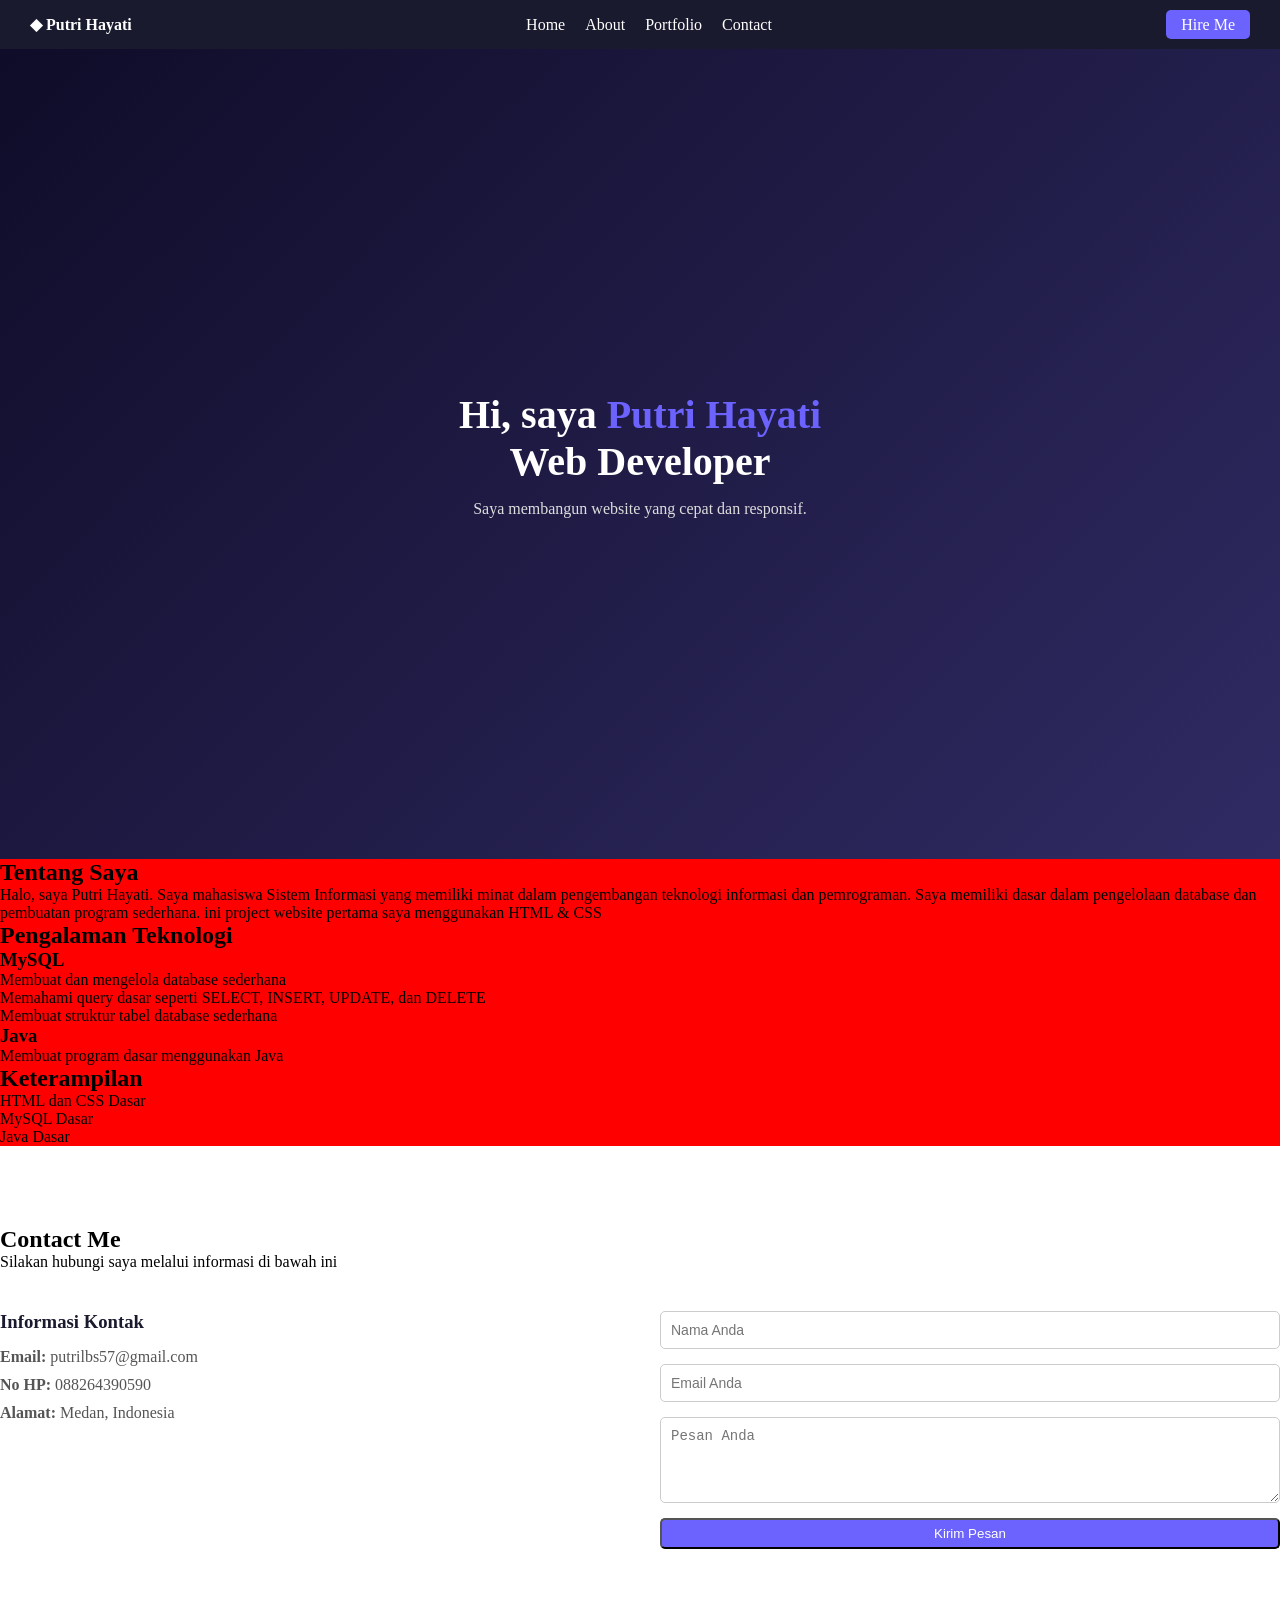
==== index.html @ 64b2683c "Add files via upload" ====
<!DOCTYPE html>
<html lang="id">
<head>
  <meta charset="UTF-8">
  <meta name="viewport" content="width=device-width, initial-scale=1.0">
  <title>Portfolio - Putri Hayati</title>
  <link rel="stylesheet" href="style.css">
</head>
<body>

  <nav class="navbar">
    <div class="navbar__logo">
      <span class="logo-icon">&#9670;</span>
      <span class="logo-text">Putri Hayati</span>
    </div>

    <ul class="navbar__links">
      <li><a href="#">Home</a></li>
      <li><a href="#">About</a></li>
      <li><a href="#">Portfolio</a></li>
      <li><a href="#">Contact</a></li>
    </ul>

    <div class="navbar__cta">
      <a href="#" class="btn-primary">Hire Me</a>
    </div>
  </nav>

  <section class="hero">
    <div class="hero__content">
      <h1 class="hero__title">
        Hi, saya <span class="highlight">Putri Hayati</span><br>
        Web Developer
      </h1>
      <p class="hero__desc">
        Saya membangun website yang cepat dan responsif.
      </p>
    </div>
  </section>
 <section>
<h2>Tentang Saya</h2>
<p>
Halo, saya Putri Hayati. Saya mahasiswa Sistem Informasi yang memiliki minat
dalam pengembangan teknologi informasi dan pemrograman. Saya memiliki dasar dalam
pengelolaan database dan pembuatan program sederhana. ini project website pertama 
saya menggunakan HTML & CSS
</p>
</section>

<section>
<h2>Pengalaman Teknologi</h2>

<h3>MySQL</h3>
<ul>
<li>Membuat dan mengelola database sederhana</li>
<li>Memahami query dasar seperti SELECT, INSERT, UPDATE, dan DELETE</li>
<li>Membuat struktur tabel database sederhana</li>
</ul>

<h3>Java</h3>
<ul>
<li>Membuat program dasar menggunakan Java</li>
</ul>

</section>

<section>
<h2>Keterampilan</h2>
<ul>
<li>HTML dan CSS Dasar</li>
<li>MySQL Dasar</li>
<li>Java Dasar</li>
</ul>
</section>

</section>
<section class="contact" id="contact">
  <div class="container">
    <h2 class="section-title">Contact Me</h2>
    <p class="section-subtitle">Silakan hubungi saya melalui informasi di bawah ini</p>

    <div class="contact__wrapper">

      <div class="contact__info">
        <h3>Informasi Kontak</h3>
        <p><strong>Email:</strong> putrilbs57@gmail.com</p>
        <p><strong>No HP:</strong> 088264390590</p>
        <p><strong>Alamat:</strong> Medan, Indonesia</p>
      </div>

      <div class="contact__form">
        <form>
          <input type="text" placeholder="Nama Anda" required>
          <input type="email" placeholder="Email Anda" required>
          <textarea rows="4" placeholder="Pesan Anda" required></textarea>
          <button type="submit" class="btn-primary">Kirim Pesan</button>
        </form>
      </div>

    </div>
  </div>
</section>
</body>
</html>
---- style.css ----
* {
  margin: 0;
  padding: 0;
  box-sizing: border-box;
}

 body {
  background: red !important;
}

.navbar {
  background: #1a1a2e;
  padding: 15px 30px;
  display: flex;
  justify-content: space-between;
  align-items: center;
}

.navbar__logo {
  color: white;
  font-weight: bold;
}

.navbar__links {
  display: flex;
  gap: 20px;
  list-style: none;
}

.navbar__links a {
  color: white;
  text-decoration: none;
}

.btn-primary {
  background: #6c63ff;
  color: white;
  padding: 6px 15px;
  border-radius: 5px;
  text-decoration: none;
}

.hero {
  height: 90vh;
  background: linear-gradient(135deg, #0f0c29, #302b63);
  display: flex;
  justify-content: center;
  align-items: center;
  text-align: center;
}

.hero__title {
  font-size: 2.5rem;
  color: white;
}

.highlight {
  color: #6c63ff;
}

.hero__desc {
  color: #ddd;
  margin-top: 15px;
}
/* CONTACT */
.contact {
  padding: 80px 0;
  background: #ffffff;
}

.contact__wrapper {
  display: grid;
  grid-template-columns: 1fr 1fr;
  gap: 40px;
  margin-top: 40px;
}

.contact__info h3 {
  margin-bottom: 15px;
  color: #1a1a2e;
}

.contact__info p {
  margin-bottom: 10px;
  color: #555;
}

.contact__form form {
  display: flex;
  flex-direction: column;
  gap: 15px;
}

.contact__form input,
.contact__form textarea {
  padding: 10px;
  border: 1px solid #ccc;
  border-radius: 5px;
  font-size: 14px;
}

.contact__form button {
  cursor: pointer;
}

/* Responsive Contact */
@media (max-width: 768px) {
  .contact__wrapper {
    grid-template-columns: 1fr;
  }
}
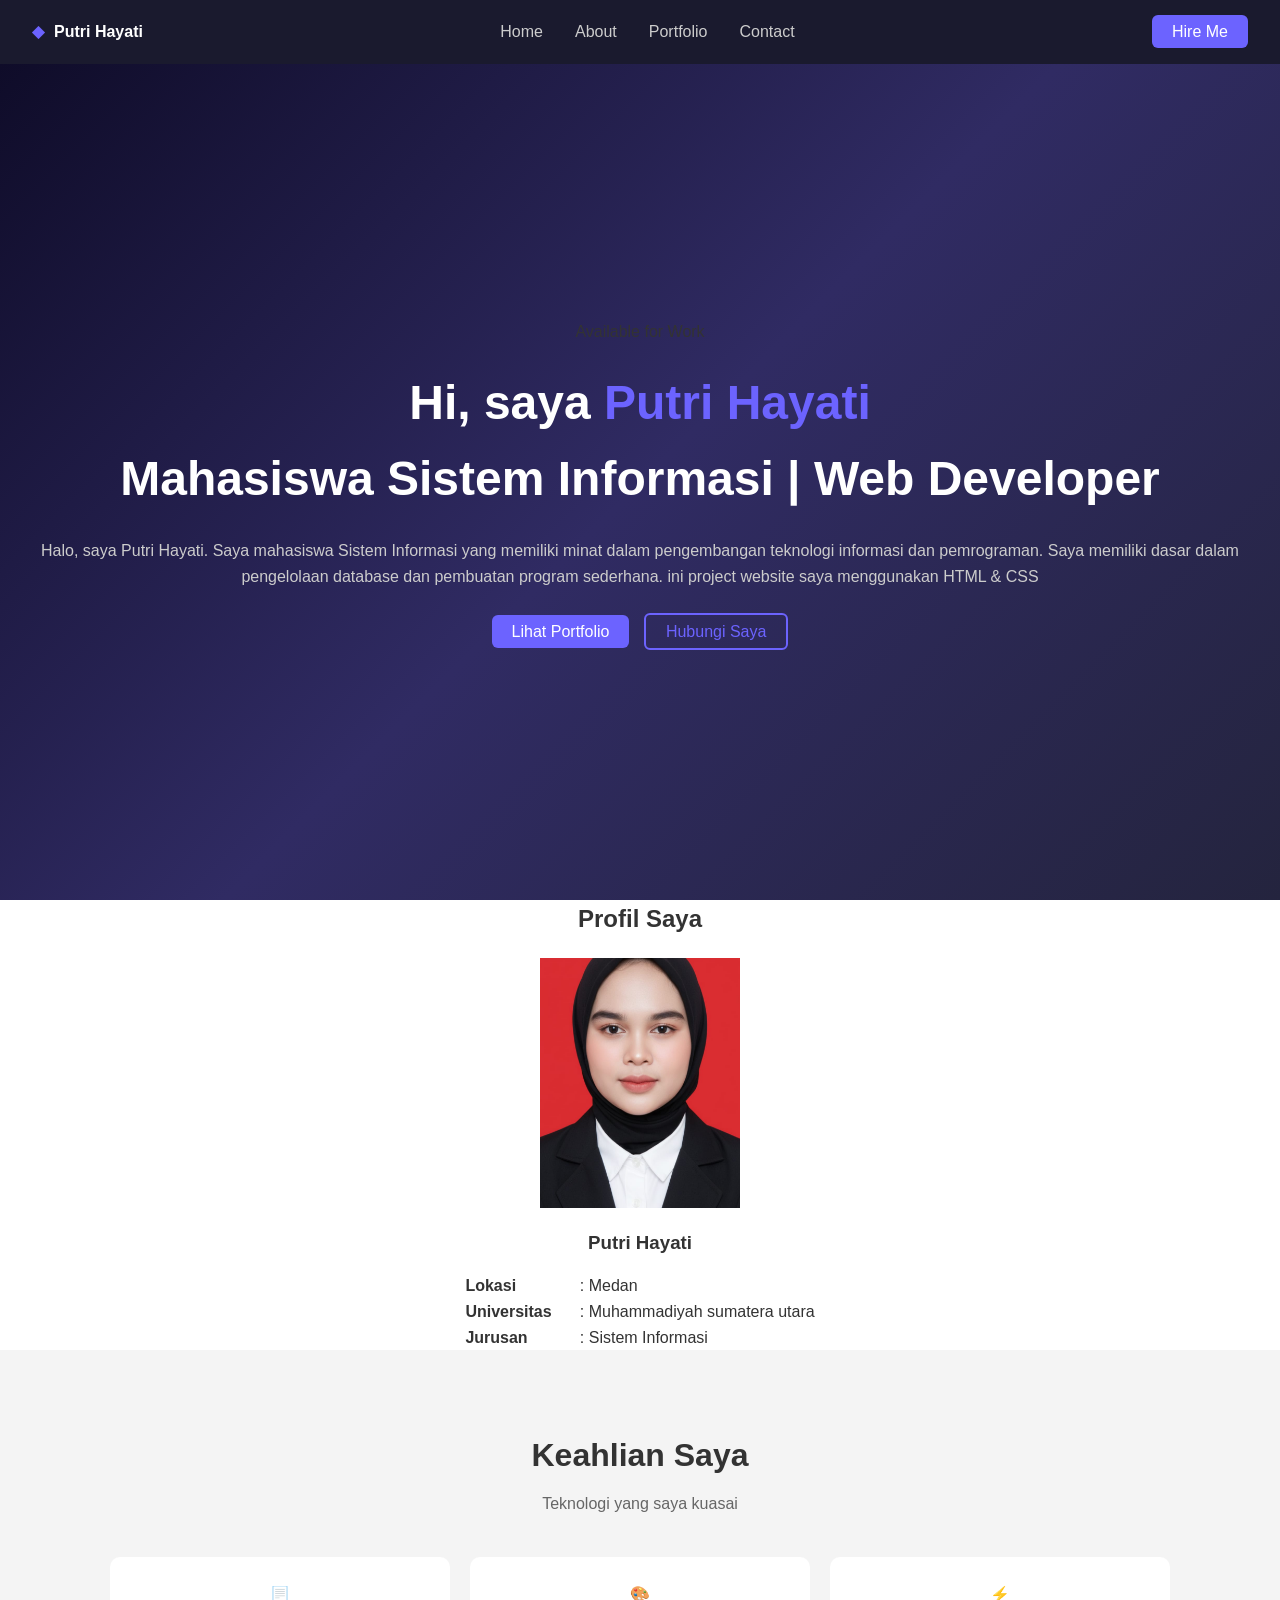
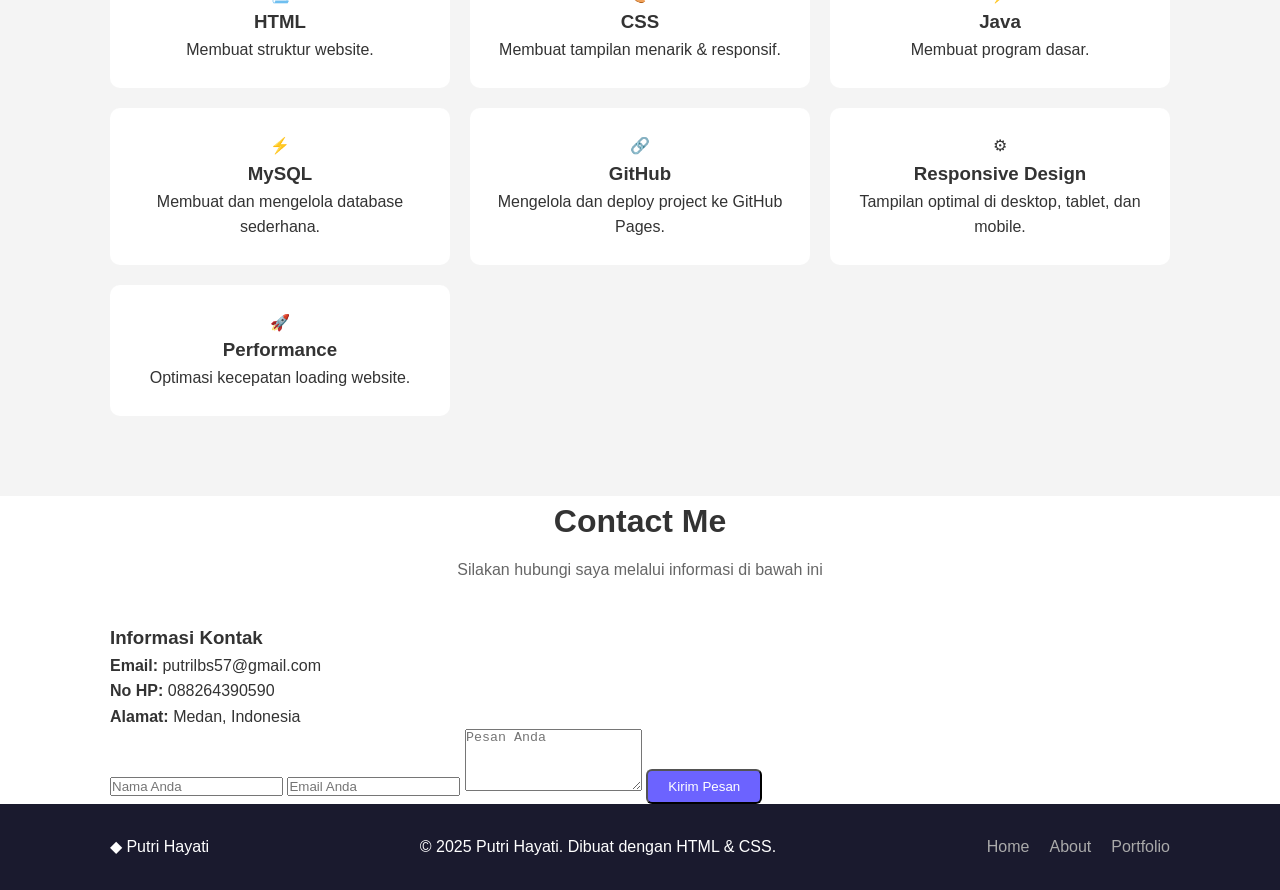
==== commit 8dfb2a59: "Add files via upload" ====
--- a/index.html
+++ b/index.html
@@ -8,6 +8,7 @@
 </head>
 <body>
 
+  <!-- NAVBAR -->
   <nav class="navbar">
     <div class="navbar__logo">
       <span class="logo-icon">&#9670;</span>
@@ -15,10 +16,10 @@
     </div>
 
     <ul class="navbar__links">
-      <li><a href="#">Home</a></li>
-      <li><a href="#">About</a></li>
-      <li><a href="#">Portfolio</a></li>
-      <li><a href="#">Contact</a></li>
+      <li><a href="#home">Home</a></li>
+      <li><a href="#about">About</a></li>
+      <li><a href="#portfolio">Portfolio</a></li>
+      <li><a href="#contact">Contact</a></li>
     </ul>
 
     <div class="navbar__cta">
@@ -26,54 +27,97 @@
     </div>
   </nav>
 
-  <section class="hero">
+  <!-- HERO SECTION -->
+  <section class="hero" id="home">
     <div class="hero__content">
+      <span class="hero__badge">Available for Work</span>
       <h1 class="hero__title">
         Hi, saya <span class="highlight">Putri Hayati</span><br>
-        Web Developer
+        Mahasiswa Sistem Informasi | Web Developer 
       </h1>
       <p class="hero__desc">
-        Saya membangun website yang cepat dan responsif.
+         Halo, saya Putri Hayati. Saya mahasiswa Sistem Informasi yang memiliki minat
+        dalam pengembangan teknologi informasi dan pemrograman. Saya memiliki dasar dalam
+        pengelolaan database dan pembuatan program sederhana. ini project website
+        saya menggunakan HTML & CSS
       </p>
+      <div class="hero__actions">
+        <a href="#portfolio" class="btn-primary">Lihat Portfolio</a>
+        <a href="#contact" class="btn-outline">Hubungi Saya</a>
+      </div>
     </div>
   </section>
- <section>
-<h2>Tentang Saya</h2>
-<p>
-Halo, saya Putri Hayati. Saya mahasiswa Sistem Informasi yang memiliki minat
-dalam pengembangan teknologi informasi dan pemrograman. Saya memiliki dasar dalam
-pengelolaan database dan pembuatan program sederhana. ini project website pertama 
-saya menggunakan HTML & CSS
-</p>
-</section>
 
-<section>
-<h2>Pengalaman Teknologi</h2>
+  <section id="portfolio">
+  <h2>Profil Saya</h2>
 
-<h3>MySQL</h3>
-<ul>
-<li>Membuat dan mengelola database sederhana</li>
-<li>Memahami query dasar seperti SELECT, INSERT, UPDATE, dan DELETE</li>
-<li>Membuat struktur tabel database sederhana</li>
-</ul>
+  <img src="img.jpeg" alt="Foto Putri">
 
-<h3>Java</h3>
-<ul>
-<li>Membuat program dasar menggunakan Java</li>
-</ul>
+  <h3>Putri Hayati</h3>
+
+  <div class="biodata">
+    <p><span>Lokasi</span> : Medan</p>
+    <p><span>Universitas</span> : Muhammadiyah sumatera utara</p>
+    <p><span>Jurusan</span> : Sistem Informasi</p>
+  </div>
 
 </section>
 
-<section>
-<h2>Keterampilan</h2>
-<ul>
-<li>HTML dan CSS Dasar</li>
-<li>MySQL Dasar</li>
-<li>Java Dasar</li>
-</ul>
-</section>
+  <!-- SKILLS -->
+  <section class="skills" id="portfolio">
+    <div class="container">
+      <h2 class="section-title">Keahlian Saya</h2>
+      <p class="section-subtitle">Teknologi yang saya kuasai</p>
 
-</section>
+      <div class="skills__grid">
+
+        <div class="skill-card">
+          <div class="skill-card__icon">&#128195;</div>
+          <h3>HTML</h3>
+          <p>Membuat struktur website.</p>
+        </div>
+
+        <div class="skill-card">
+          <div class="skill-card__icon">&#127912;</div>
+          <h3>CSS</h3>
+          <p>Membuat tampilan menarik & responsif.</p>
+        </div>
+
+        <div class="skill-card">
+          <div class="skill-card__icon">&#9889;</div>
+          <h3>Java</h3>
+          <p>Membuat program dasar.</p>
+        </div>
+
+        <div class="skill-card">
+          <div class="skill-card__icon">&#9889;</div>
+          <h3>MySQL</h3>
+          <p>Membuat dan mengelola database sederhana.</p>
+        </div>
+
+        <div class="skill-card">
+          <div class="skill-card__icon">&#128279;</div>
+          <h3>GitHub</h3>
+          <p>Mengelola dan deploy project ke GitHub Pages.</p>
+        </div>
+
+        <div class="skill-card">
+          <div class="skill-card__icon">&#9881;</div>
+          <h3>Responsive Design</h3>
+          <p>Tampilan optimal di desktop, tablet, dan mobile.</p>
+        </div>
+
+        <div class="skill-card">
+          <div class="skill-card__icon">&#128640;</div>
+          <h3>Performance</h3>
+          <p>Optimasi kecepatan loading website.</p>
+        </div>
+
+      </div>
+    </div>
+  </section>
+
+  </section>
 <section class="contact" id="contact">
   <div class="container">
     <h2 class="section-title">Contact Me</h2>
@@ -100,5 +144,25 @@
     </div>
   </div>
 </section>
+
+
+  <!-- FOOTER -->
+  <footer class="footer">
+    <div class="container">
+      <div class="footer__inner">
+        <span class="footer__brand">&#9670; Putri Hayati</span>
+        <p class="footer__copy">
+          &copy; 2025 Putri Hayati. Dibuat dengan HTML & CSS.
+        </p>
+        <div class="footer__links">
+          <a href="#home">Home</a>
+          <a href="#about">About</a>
+          <a href="#portfolio">Portfolio</a>
+        </div>
+      </div>
+    </div>
+  </footer>
+
+   
 </body>
 </html>
--- a/style.css
+++ b/style.css
@@ -1,57 +1,81 @@
-* {
+ /* RESET */
+*, *::before, *::after {
+  box-sizing: border-box;
   margin: 0;
   padding: 0;
-  box-sizing: border-box;
 }
 
- body {
-  background: red !important;
+body {
+  font-family: 'Segoe UI', Tahoma, Geneva, sans-serif;
+  line-height: 1.6;
+  color: #333;
 }
 
+img {
+  max-width: 100%;
+  display: block;
+}
+
+/* NAVBAR */
 .navbar {
-  background: #1a1a2e;
-  padding: 15px 30px;
+  background-color: #1a1a2e;
+  padding: 0 32px;
+  height: 64px;
   display: flex;
+  align-items: center;
   justify-content: space-between;
-  align-items: center;
 }
 
 .navbar__logo {
+  display: flex;
+  align-items: center;
+  gap: 10px;
   color: white;
-  font-weight: bold;
+  font-weight: 700;
+}
+
+.logo-icon {
+  color: #6c63ff;
 }
 
 .navbar__links {
   display: flex;
-  gap: 20px;
+  gap: 32px;
   list-style: none;
 }
 
 .navbar__links a {
-  color: white;
+  color: #ccc;
   text-decoration: none;
 }
 
+.navbar__links a:hover {
+  color: white;
+}
+
 .btn-primary {
-  background: #6c63ff;
+  background-color: #6c63ff;
   color: white;
-  padding: 6px 15px;
-  border-radius: 5px;
+  padding: 8px 20px;
+  border-radius: 6px;
   text-decoration: none;
 }
 
+/* HERO */
 .hero {
-  height: 90vh;
-  background: linear-gradient(135deg, #0f0c29, #302b63);
+  min-height: calc(100vh - 64px);
+  background: linear-gradient(135deg, #0f0c29, #302b63, #24243e);
   display: flex;
+  align-items: center;
   justify-content: center;
-  align-items: center;
   text-align: center;
+  padding: 40px;
 }
 
 .hero__title {
-  font-size: 2.5rem;
+  font-size: 3rem;
   color: white;
+  margin: 20px 0;
 }
 
 .highlight {
@@ -59,53 +83,105 @@
 }
 
 .hero__desc {
-  color: #ddd;
+  color: #ccc;
+  margin-bottom: 30px;
+}
+
+.btn-outline {
+  border: 2px solid #6c63ff;
+  color: #6c63ff;
+  padding: 8px 20px;
+  border-radius: 6px;
+  text-decoration: none;
+  margin-left: 10px;
+}
+
+/* SKILLS */
+.skills {
+  padding: 80px 0;
+  background: #f4f4f4;
+}
+
+.container {
+  max-width: 1100px;
+  margin: auto;
+  padding: 0 20px;
+}
+
+.section-title {
+  text-align: center;
+  font-size: 2rem;
+  margin-bottom: 10px;
+}
+
+.section-subtitle {
+  text-align: center;
+  margin-bottom: 40px;
+  color: #666;
+}
+
+.skills__grid {
+  display: grid;
+  grid-template-columns: repeat(3, 1fr);
+  gap: 20px;
+}
+
+.skill-card {
+  background: white;
+  padding: 25px;
+  border-radius: 10px;
+  text-align: center;
+  transition: 0.3s;
+}
+
+.skill-card:hover {
+  transform: translateY(-5px);
+}
+
+/* FOOTER */
+.footer {
+  background: #1a1a2e;
+  padding: 30px 0;
+  color: white;
+}
+
+.footer__inner {
+  display: flex;
+  justify-content: space-between;
+  flex-wrap: wrap;
+  align-items: center;
+}
+
+.footer__links {
+  display: flex;
+  gap: 20px;
+}
+
+.footer__links a {
+  color: #aaa;
+  text-decoration: none;
+}
+
+ #portfolio {
+  text-align: center;
+}
+
+#portfolio img {
+  display: block;
+  margin: 20px auto;
+  width: 200px;
+  height: 250px;
+  object-fit: cover;
+}
+
+.biodata {
+  display: inline-block;
+  text-align: left;
   margin-top: 15px;
 }
-/* CONTACT */
-.contact {
-  padding: 80px 0;
-  background: #ffffff;
-}
 
-.contact__wrapper {
-  display: grid;
-  grid-template-columns: 1fr 1fr;
-  gap: 40px;
-  margin-top: 40px;
-}
-
-.contact__info h3 {
-  margin-bottom: 15px;
-  color: #1a1a2e;
-}
-
-.contact__info p {
-  margin-bottom: 10px;
-  color: #555;
-}
-
-.contact__form form {
-  display: flex;
-  flex-direction: column;
-  gap: 15px;
-}
-
-.contact__form input,
-.contact__form textarea {
-  padding: 10px;
-  border: 1px solid #ccc;
-  border-radius: 5px;
-  font-size: 14px;
-}
-
-.contact__form button {
-  cursor: pointer;
-}
-
-/* Responsive Contact */
-@media (max-width: 768px) {
-  .contact__wrapper {
-    grid-template-columns: 1fr;
-  }
+.biodata span {
+  display: inline-block;
+  width: 110px;
+  font-weight: bold;
 }
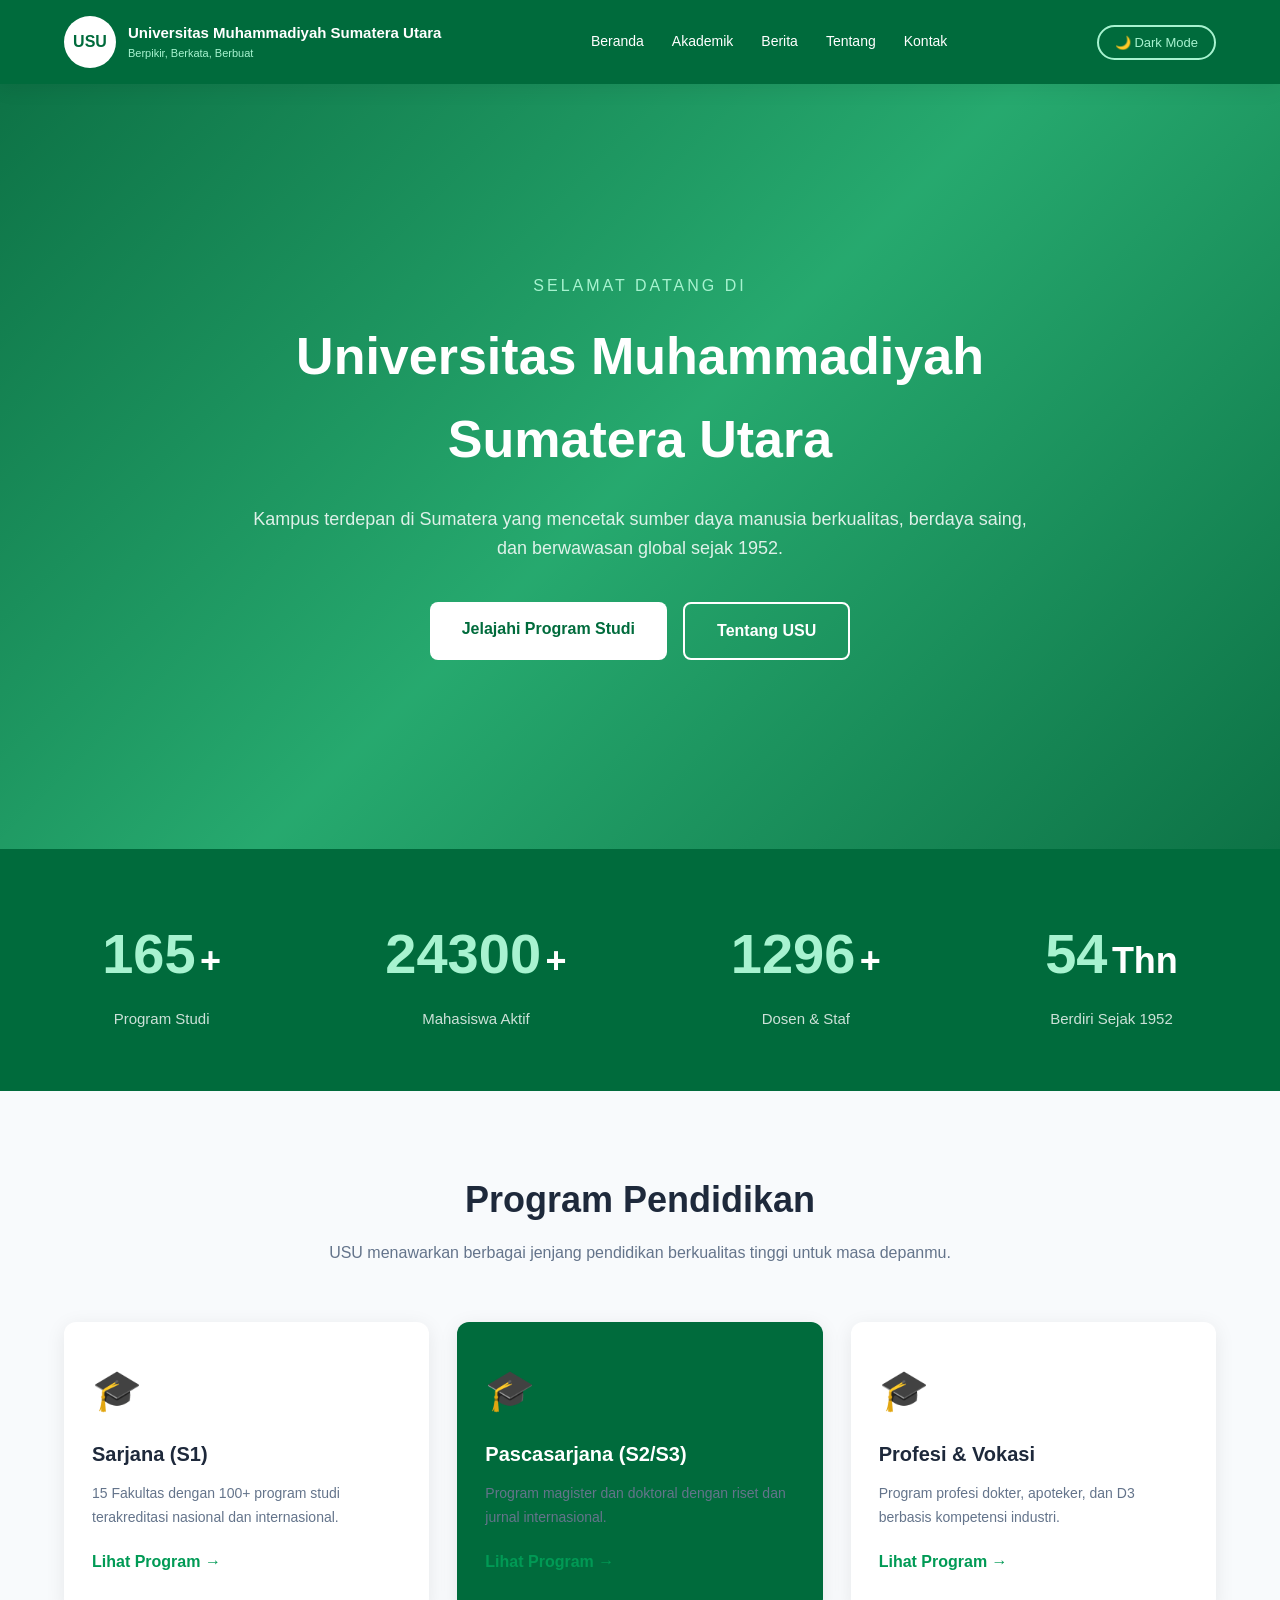
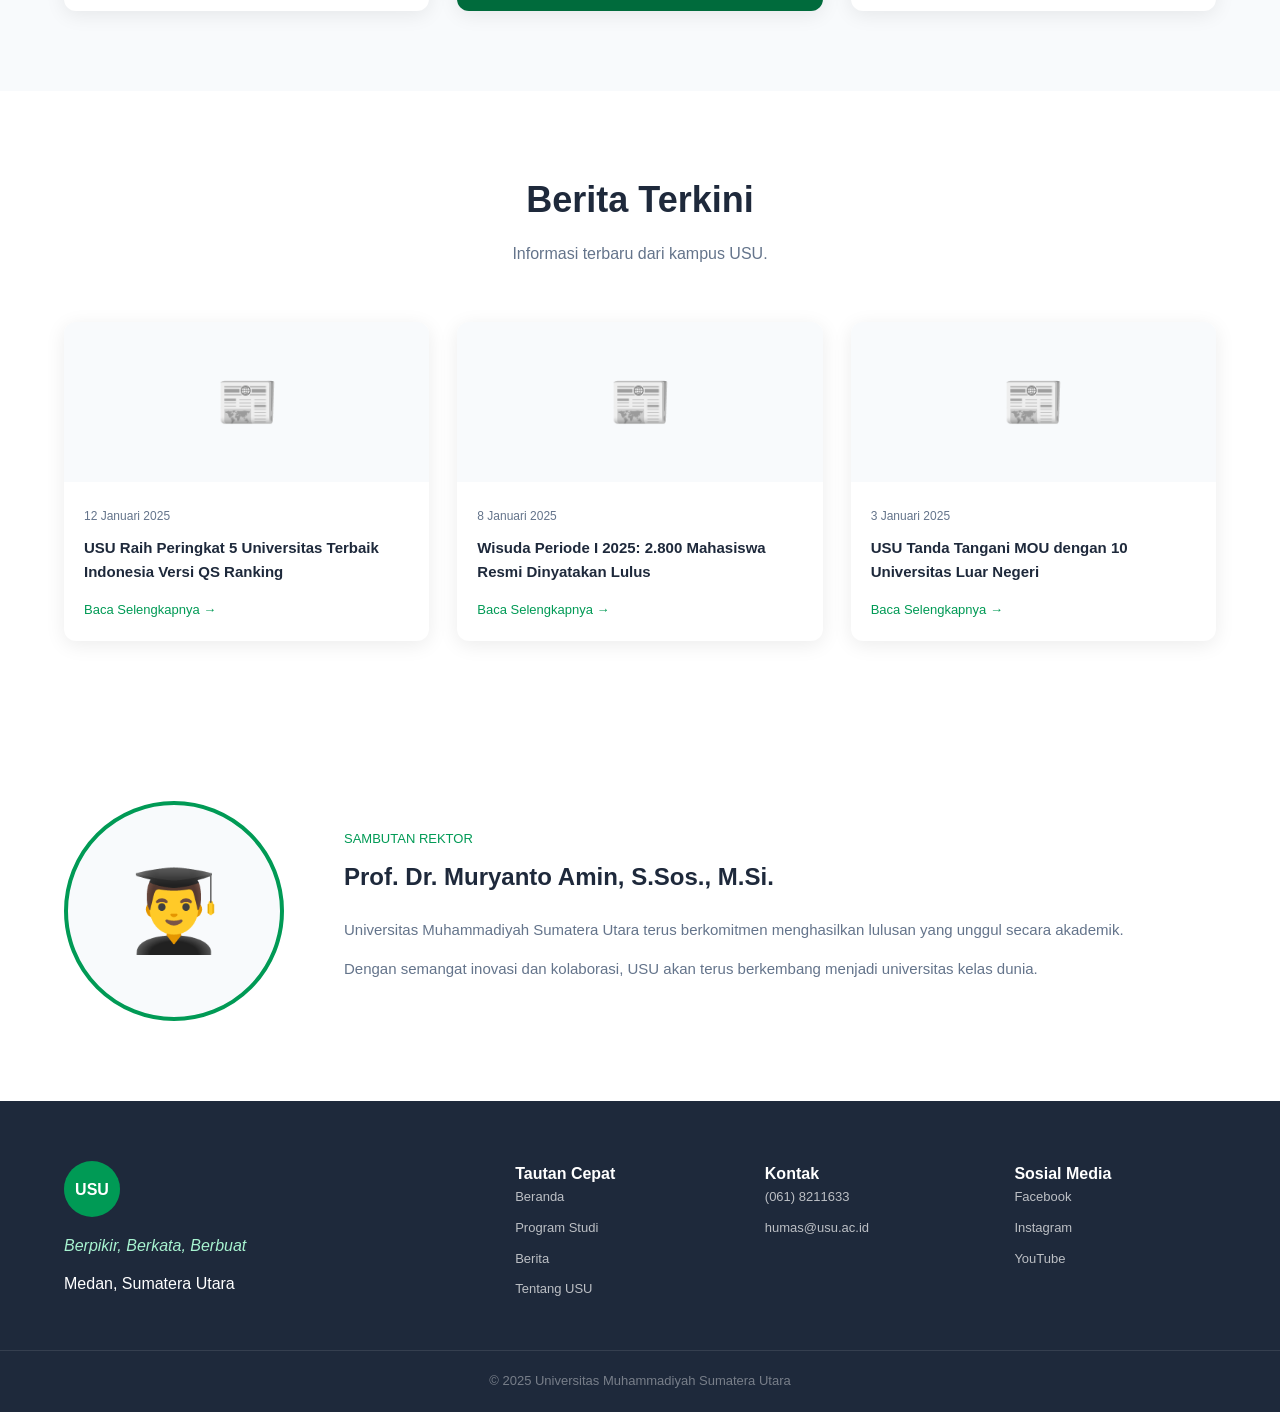
==== commit 05076c76: "Add files via upload" ====
--- a/index.html
+++ b/index.html
@@ -1,168 +1,278 @@
 <!DOCTYPE html>
 <html lang="id">
+
 <head>
-  <meta charset="UTF-8">
-  <meta name="viewport" content="width=device-width, initial-scale=1.0">
-  <title>Portfolio - Putri Hayati</title>
-  <link rel="stylesheet" href="style.css">
+<meta charset="UTF-8">
+<meta name="viewport" content="width=device-width, initial-scale=1.0">
+<title>Universitas Muhammadiyah Sumatera Utara</title>
+<link rel="stylesheet" href="style.css">
 </head>
+
 <body>
 
-  <!-- NAVBAR -->
-  <nav class="navbar">
-    <div class="navbar__logo">
-      <span class="logo-icon">&#9670;</span>
-      <span class="logo-text">Putri Hayati</span>
-    </div>
-
-    <ul class="navbar__links">
-      <li><a href="#home">Home</a></li>
-      <li><a href="#about">About</a></li>
-      <li><a href="#portfolio">Portfolio</a></li>
-      <li><a href="#contact">Contact</a></li>
-    </ul>
-
-    <div class="navbar__cta">
-      <a href="#" class="btn-primary">Hire Me</a>
-    </div>
-  </nav>
-
-  <!-- HERO SECTION -->
-  <section class="hero" id="home">
-    <div class="hero__content">
-      <span class="hero__badge">Available for Work</span>
-      <h1 class="hero__title">
-        Hi, saya <span class="highlight">Putri Hayati</span><br>
-        Mahasiswa Sistem Informasi | Web Developer 
-      </h1>
-      <p class="hero__desc">
-         Halo, saya Putri Hayati. Saya mahasiswa Sistem Informasi yang memiliki minat
-        dalam pengembangan teknologi informasi dan pemrograman. Saya memiliki dasar dalam
-        pengelolaan database dan pembuatan program sederhana. ini project website
-        saya menggunakan HTML & CSS
-      </p>
-      <div class="hero__actions">
-        <a href="#portfolio" class="btn-primary">Lihat Portfolio</a>
-        <a href="#contact" class="btn-outline">Hubungi Saya</a>
-      </div>
-    </div>
-  </section>
-
-  <section id="portfolio">
-  <h2>Profil Saya</h2>
-
-  <img src="img.jpeg" alt="Foto Putri">
-
-  <h3>Putri Hayati</h3>
-
-  <div class="biodata">
-    <p><span>Lokasi</span> : Medan</p>
-    <p><span>Universitas</span> : Muhammadiyah sumatera utara</p>
-    <p><span>Jurusan</span> : Sistem Informasi</p>
-  </div>
-
-</section>
-
-  <!-- SKILLS -->
-  <section class="skills" id="portfolio">
-    <div class="container">
-      <h2 class="section-title">Keahlian Saya</h2>
-      <p class="section-subtitle">Teknologi yang saya kuasai</p>
-
-      <div class="skills__grid">
-
-        <div class="skill-card">
-          <div class="skill-card__icon">&#128195;</div>
-          <h3>HTML</h3>
-          <p>Membuat struktur website.</p>
-        </div>
-
-        <div class="skill-card">
-          <div class="skill-card__icon">&#127912;</div>
-          <h3>CSS</h3>
-          <p>Membuat tampilan menarik & responsif.</p>
-        </div>
-
-        <div class="skill-card">
-          <div class="skill-card__icon">&#9889;</div>
-          <h3>Java</h3>
-          <p>Membuat program dasar.</p>
-        </div>
-
-        <div class="skill-card">
-          <div class="skill-card__icon">&#9889;</div>
-          <h3>MySQL</h3>
-          <p>Membuat dan mengelola database sederhana.</p>
-        </div>
-
-        <div class="skill-card">
-          <div class="skill-card__icon">&#128279;</div>
-          <h3>GitHub</h3>
-          <p>Mengelola dan deploy project ke GitHub Pages.</p>
-        </div>
-
-        <div class="skill-card">
-          <div class="skill-card__icon">&#9881;</div>
-          <h3>Responsive Design</h3>
-          <p>Tampilan optimal di desktop, tablet, dan mobile.</p>
-        </div>
-
-        <div class="skill-card">
-          <div class="skill-card__icon">&#128640;</div>
-          <h3>Performance</h3>
-          <p>Optimasi kecepatan loading website.</p>
-        </div>
-
-      </div>
-    </div>
-  </section>
-
-  </section>
-<section class="contact" id="contact">
-  <div class="container">
-    <h2 class="section-title">Contact Me</h2>
-    <p class="section-subtitle">Silakan hubungi saya melalui informasi di bawah ini</p>
-
-    <div class="contact__wrapper">
-
-      <div class="contact__info">
-        <h3>Informasi Kontak</h3>
-        <p><strong>Email:</strong> putrilbs57@gmail.com</p>
-        <p><strong>No HP:</strong> 088264390590</p>
-        <p><strong>Alamat:</strong> Medan, Indonesia</p>
-      </div>
-
-      <div class="contact__form">
-        <form>
-          <input type="text" placeholder="Nama Anda" required>
-          <input type="email" placeholder="Email Anda" required>
-          <textarea rows="4" placeholder="Pesan Anda" required></textarea>
-          <button type="submit" class="btn-primary">Kirim Pesan</button>
-        </form>
-      </div>
-
-    </div>
-  </div>
-</section>
-
-
-  <!-- FOOTER -->
-  <footer class="footer">
-    <div class="container">
-      <div class="footer__inner">
-        <span class="footer__brand">&#9670; Putri Hayati</span>
-        <p class="footer__copy">
-          &copy; 2025 Putri Hayati. Dibuat dengan HTML & CSS.
-        </p>
-        <div class="footer__links">
-          <a href="#home">Home</a>
-          <a href="#about">About</a>
-          <a href="#portfolio">Portfolio</a>
-        </div>
-      </div>
-    </div>
-  </footer>
-
-   
+<header id="navbar">
+
+<div class="navbar-container">
+
+<div class="navbar-logo">
+<div class="logo-bulat">USU</div>
+<div class="logo-teks">
+<span class="logo-nama">Universitas Muhammadiyah Sumatera Utara</span>
+<span class="logo-sub">Berpikir, Berkata, Berbuat</span>
+</div>
+</div>
+
+<nav class="navbar-menu">
+<a href="#hero" class="menu-link">Beranda</a>
+<a href="#program" class="menu-link">Akademik</a>
+<a href="#berita" class="menu-link">Berita</a>
+<a href="#sambutan" class="menu-link">Tentang</a>
+<a href="#footer" class="menu-link">Kontak</a>
+</nav>
+
+<button id="dark-toggle" class="tombol-dark">
+🌙 Dark Mode
+</button>
+
+</div>
+
+</header>
+
+<section id="hero">
+
+<div class="hero-overlay">
+<div class="hero-konten">
+
+<p class="hero-label">Selamat Datang di</p>
+
+<h1 class="hero-judul">
+Universitas Muhammadiyah Sumatera Utara
+</h1>
+
+<p class="hero-sub">
+Kampus terdepan di Sumatera yang mencetak
+sumber daya manusia berkualitas, berdaya saing,
+dan berwawasan global sejak 1952.
+</p>
+
+<div class="hero-tombol-grup">
+<a href="#program" class="tombol-utama">
+Jelajahi Program Studi
+</a>
+
+<a href="#sambutan" class="tombol-outline">
+Tentang USU
+</a>
+</div>
+
+</div>
+</div>
+
+</section>
+
+<section id="statistik">
+
+<div class="statistik-container">
+
+<div class="stat-item">
+<span class="stat-angka" data-target="220">0</span>
+<span class="stat-satuan">+</span>
+<p class="stat-label">Program Studi</p>
+</div>
+
+<div class="stat-item">
+<span class="stat-angka" data-target="45000">0</span>
+<span class="stat-satuan">+</span>
+<p class="stat-label">Mahasiswa Aktif</p>
+</div>
+
+<div class="stat-item">
+<span class="stat-angka" data-target="2400">0</span>
+<span class="stat-satuan">+</span>
+<p class="stat-label">Dosen & Staf</p>
+</div>
+
+<div class="stat-item">
+<span class="stat-angka" data-target="72">0</span>
+<span class="stat-satuan">Thn</span>
+<p class="stat-label">Berdiri Sejak 1952</p>
+</div>
+
+</div>
+
+</section>
+
+<section id="program">
+
+<div class="section-wrapper">
+
+<div class="section-header">
+<h2 class="section-judul">Program Pendidikan</h2>
+<p class="section-sub">
+USU menawarkan berbagai jenjang pendidikan berkualitas tinggi untuk masa depanmu.
+</p>
+</div>
+
+<div class="program-grid">
+
+<div class="program-kartu">
+<div class="kartu-ikon">🎓</div>
+<h3 class="kartu-judul">Sarjana (S1)</h3>
+<p class="kartu-deskripsi">
+15 Fakultas dengan 100+ program studi
+terakreditasi nasional dan internasional.
+</p>
+<a href="#" class="kartu-link">Lihat Program →</a>
+</div>
+
+<div class="program-kartu unggulan">
+<div class="kartu-ikon">🎓</div>
+<h3 class="kartu-judul">Pascasarjana (S2/S3)</h3>
+<p class="kartu-deskripsi">
+Program magister dan doktoral dengan
+riset dan jurnal internasional.
+</p>
+<a href="#" class="kartu-link">Lihat Program →</a>
+</div>
+
+<div class="program-kartu">
+<div class="kartu-ikon">🎓</div>
+<h3 class="kartu-judul">Profesi & Vokasi</h3>
+<p class="kartu-deskripsi">
+Program profesi dokter, apoteker,
+dan D3 berbasis kompetensi industri.
+</p>
+<a href="#" class="kartu-link">Lihat Program →</a>
+</div>
+
+</div>
+</div>
+
+</section>
+
+<section id="berita">
+
+<div class="section-wrapper">
+
+<div class="section-header">
+<h2 class="section-judul">Berita Terkini</h2>
+<p class="section-sub">Informasi terbaru dari kampus USU.</p>
+</div>
+
+<div class="berita-grid">
+
+<article class="berita-kartu">
+<div class="berita-gambar">📰</div>
+<div class="berita-isi">
+<span class="berita-tanggal">12 Januari 2025</span>
+<h3 class="berita-judul">
+USU Raih Peringkat 5 Universitas Terbaik Indonesia Versi QS Ranking
+</h3>
+<a href="#" class="berita-link">Baca Selengkapnya →</a>
+</div>
+</article>
+
+<article class="berita-kartu">
+<div class="berita-gambar">📰</div>
+<div class="berita-isi">
+<span class="berita-tanggal">8 Januari 2025</span>
+<h3 class="berita-judul">
+Wisuda Periode I 2025: 2.800 Mahasiswa Resmi Dinyatakan Lulus
+</h3>
+<a href="#" class="berita-link">Baca Selengkapnya →</a>
+</div>
+</article>
+
+<article class="berita-kartu">
+<div class="berita-gambar">📰</div>
+<div class="berita-isi">
+<span class="berita-tanggal">3 Januari 2025</span>
+<h3 class="berita-judul">
+USU Tanda Tangani MOU dengan 10 Universitas Luar Negeri
+</h3>
+<a href="#" class="berita-link">Baca Selengkapnya →</a>
+</div>
+</article>
+
+</div>
+</div>
+
+</section>
+
+<section id="sambutan">
+
+<div class="section-wrapper">
+<div class="sambutan-container">
+
+<div class="sambutan-gambar">
+<div class="foto-rektor">👨‍🎓</div>
+</div>
+
+<div class="sambutan-teks">
+<p class="sambutan-label">Sambutan Rektor</p>
+<h2 class="sambutan-nama">
+Prof. Dr. Muryanto Amin, S.Sos., M.Si.
+</h2>
+
+<p class="sambutan-isi">
+Universitas Muhammadiyah Sumatera Utara terus berkomitmen
+menghasilkan lulusan yang unggul secara akademik.
+</p>
+
+<p class="sambutan-isi">
+Dengan semangat inovasi dan kolaborasi, USU akan terus berkembang
+menjadi universitas kelas dunia.
+</p>
+
+</div>
+
+</div>
+</div>
+
+</section>
+
+<footer id="footer">
+
+<div class="footer-container">
+
+<div class="footer-kolom">
+<div class="footer-logo">USU</div>
+<p class="footer-tagline">Berpikir, Berkata, Berbuat</p>
+<p class="footer-alamat">
+Medan, Sumatera Utara
+</p>
+</div>
+
+<div class="footer-kolom">
+<h4 class="footer-judul-kolom">Tautan Cepat</h4>
+<a href="#hero" class="footer-link">Beranda</a>
+<a href="#program" class="footer-link">Program Studi</a>
+<a href="#berita" class="footer-link">Berita</a>
+<a href="#sambutan" class="footer-link">Tentang USU</a>
+</div>
+
+<div class="footer-kolom">
+<h4 class="footer-judul-kolom">Kontak</h4>
+<p class="footer-link">(061) 8211633</p>
+<p class="footer-link">humas@usu.ac.id</p>
+</div>
+
+<div class="footer-kolom">
+<h4 class="footer-judul-kolom">Sosial Media</h4>
+<a href="#" class="footer-link">Facebook</a>
+<a href="#" class="footer-link">Instagram</a>
+<a href="#" class="footer-link">YouTube</a>
+</div>
+
+</div>
+
+<div class="footer-bawah">
+<p>© 2025 Universitas Muhammadiyah Sumatera Utara</p>
+</div>
+
+</footer>
+
+<script src="script.js"></script>
+
 </body>
 </html>
--- a/style.css
+++ b/style.css
@@ -1,187 +1,439 @@
- /* RESET */
-*, *::before, *::after {
-  box-sizing: border-box;
-  margin: 0;
-  padding: 0;
-}
-
-body {
-  font-family: 'Segoe UI', Tahoma, Geneva, sans-serif;
-  line-height: 1.6;
-  color: #333;
-}
-
-img {
-  max-width: 100%;
-  display: block;
-}
-
-/* NAVBAR */
-.navbar {
-  background-color: #1a1a2e;
-  padding: 0 32px;
-  height: 64px;
-  display: flex;
-  align-items: center;
-  justify-content: space-between;
-}
-
-.navbar__logo {
-  display: flex;
-  align-items: center;
-  gap: 10px;
-  color: white;
-  font-weight: 700;
-}
-
-.logo-icon {
-  color: #6c63ff;
-}
-
-.navbar__links {
-  display: flex;
-  gap: 32px;
-  list-style: none;
-}
-
-.navbar__links a {
-  color: #ccc;
-  text-decoration: none;
-}
-
-.navbar__links a:hover {
-  color: white;
-}
-
-.btn-primary {
-  background-color: #6c63ff;
-  color: white;
-  padding: 8px 20px;
-  border-radius: 6px;
-  text-decoration: none;
-}
-
-/* HERO */
-.hero {
-  min-height: calc(100vh - 64px);
-  background: linear-gradient(135deg, #0f0c29, #302b63, #24243e);
-  display: flex;
-  align-items: center;
-  justify-content: center;
-  text-align: center;
-  padding: 40px;
-}
-
-.hero__title {
-  font-size: 3rem;
-  color: white;
-  margin: 20px 0;
-}
-
-.highlight {
-  color: #6c63ff;
-}
-
-.hero__desc {
-  color: #ccc;
-  margin-bottom: 30px;
-}
-
-.btn-outline {
-  border: 2px solid #6c63ff;
-  color: #6c63ff;
-  padding: 8px 20px;
-  border-radius: 6px;
-  text-decoration: none;
-  margin-left: 10px;
-}
-
-/* SKILLS */
-.skills {
-  padding: 80px 0;
-  background: #f4f4f4;
-}
-
-.container {
-  max-width: 1100px;
-  margin: auto;
-  padding: 0 20px;
-}
-
-.section-title {
-  text-align: center;
-  font-size: 2rem;
-  margin-bottom: 10px;
-}
-
-.section-subtitle {
-  text-align: center;
-  margin-bottom: 40px;
-  color: #666;
-}
-
-.skills__grid {
-  display: grid;
-  grid-template-columns: repeat(3, 1fr);
-  gap: 20px;
-}
-
-.skill-card {
-  background: white;
-  padding: 25px;
-  border-radius: 10px;
-  text-align: center;
-  transition: 0.3s;
-}
-
-.skill-card:hover {
-  transform: translateY(-5px);
-}
-
-/* FOOTER */
-.footer {
-  background: #1a1a2e;
-  padding: 30px 0;
-  color: white;
-}
-
-.footer__inner {
-  display: flex;
-  justify-content: space-between;
-  flex-wrap: wrap;
-  align-items: center;
-}
-
-.footer__links {
-  display: flex;
-  gap: 20px;
-}
-
-.footer__links a {
-  color: #aaa;
-  text-decoration: none;
-}
-
- #portfolio {
-  text-align: center;
-}
-
-#portfolio img {
-  display: block;
-  margin: 20px auto;
-  width: 200px;
-  height: 250px;
-  object-fit: cover;
-}
-
-.biodata {
-  display: inline-block;
-  text-align: left;
-  margin-top: 15px;
-}
-
-.biodata span {
-  display: inline-block;
-  width: 110px;
-  font-weight: bold;
+/* =============================================
+   UNIVERSITAS MUHAMMADIYAH SUMATERA UTARA
+   STYLE.CSS
+============================================= */
+
+:root{
+--hijau-tua:#006B3C;
+--hijau-muda:#009A55;
+--hijau-terang:#A7F3D0;
+--putih:#ffffff;
+--abu-gelap:#1E293B;
+--abu-muda:#64748B;
+--bg-section:#F8FAFC;
+--shadow:0 4px 20px rgba(0,0,0,0.08);
+}
+
+*{
+margin:0;
+padding:0;
+box-sizing:border-box;
+}
+
+body{
+font-family:"Segoe UI",Arial,sans-serif;
+background-color:var(--putih);
+color:var(--abu-gelap);
+line-height:1.6;
+}
+
+html{
+scroll-behavior:smooth;
+}
+
+/* ================= NAVBAR ================= */
+
+#navbar{
+position:sticky;
+top:0;
+z-index:1000;
+background-color:var(--hijau-tua);
+box-shadow:var(--shadow);
+transition:all 0.3s ease;
+}
+
+.navbar-container{
+display:flex;
+align-items:center;
+justify-content:space-between;
+max-width:1200px;
+margin:0 auto;
+padding:16px 24px;
+}
+
+.navbar-logo{
+display:flex;
+align-items:center;
+gap:12px;
+}
+
+.logo-bulat{
+width:52px;
+height:52px;
+background:var(--putih);
+color:var(--hijau-tua);
+border-radius:50%;
+display:flex;
+align-items:center;
+justify-content:center;
+font-weight:bold;
+}
+
+.logo-teks{
+display:flex;
+flex-direction:column;
+}
+
+.logo-nama{
+color:var(--putih);
+font-weight:bold;
+font-size:15px;
+}
+
+.logo-sub{
+color:var(--hijau-terang);
+font-size:11px;
+}
+
+.navbar-menu{
+display:flex;
+gap:28px;
+}
+
+.menu-link{
+color:var(--putih);
+text-decoration:none;
+font-size:14px;
+padding:6px 0;
+border-bottom:2px solid transparent;
+transition:0.3s;
+}
+
+.menu-link:hover{
+border-bottom:2px solid var(--hijau-terang);
+}
+
+.tombol-dark{
+background:transparent;
+border:2px solid var(--hijau-terang);
+color:var(--hijau-terang);
+padding:8px 16px;
+border-radius:20px;
+cursor:pointer;
+font-size:13px;
+}
+
+/* ================= HERO ================= */
+
+#hero{
+min-height:85vh;
+background:linear-gradient(
+135deg,
+rgba(0,107,60,0.95),
+rgba(0,154,85,0.85),
+rgba(0,107,60,0.95)
+);
+display:flex;
+align-items:center;
+justify-content:center;
+}
+
+.hero-overlay{
+width:100%;
+padding:80px 24px;
+}
+
+.hero-konten{
+max-width:800px;
+margin:auto;
+text-align:center;
+}
+
+.hero-label{
+color:var(--hijau-terang);
+letter-spacing:3px;
+text-transform:uppercase;
+margin-bottom:16px;
+}
+
+.hero-judul{
+color:var(--putih);
+font-size:52px;
+font-weight:800;
+margin-bottom:24px;
+}
+
+.hero-sub{
+color:rgba(255,255,255,0.85);
+font-size:18px;
+margin-bottom:40px;
+}
+
+.hero-tombol-grup{
+display:flex;
+gap:16px;
+justify-content:center;
+flex-wrap:wrap;
+}
+
+.tombol-utama{
+background:var(--putih);
+color:var(--hijau-tua);
+padding:14px 32px;
+border-radius:8px;
+text-decoration:none;
+font-weight:bold;
+}
+
+.tombol-outline{
+border:2px solid var(--putih);
+color:var(--putih);
+padding:14px 32px;
+border-radius:8px;
+text-decoration:none;
+font-weight:bold;
+}
+
+/* ================= STATISTIK ================= */
+
+#statistik{
+background:var(--hijau-tua);
+padding:60px 24px;
+}
+
+.statistik-container{
+display:flex;
+justify-content:space-around;
+max-width:1200px;
+margin:auto;
+flex-wrap:wrap;
+gap:40px;
+}
+
+.stat-item{
+text-align:center;
+color:var(--putih);
+}
+
+.stat-angka{
+font-size:56px;
+font-weight:800;
+color:var(--hijau-terang);
+}
+
+.stat-satuan{
+font-size:36px;
+font-weight:700;
+}
+
+.stat-label{
+font-size:15px;
+margin-top:8px;
+color:rgba(255,255,255,0.8);
+}
+
+/* ================= SECTION ================= */
+
+.section-wrapper{
+max-width:1200px;
+margin:auto;
+padding:80px 24px;
+}
+
+.section-header{
+text-align:center;
+margin-bottom:56px;
+}
+
+.section-judul{
+font-size:36px;
+font-weight:800;
+margin-bottom:12px;
+}
+
+.section-sub{
+font-size:16px;
+color:var(--abu-muda);
+}
+
+/* ================= PROGRAM ================= */
+
+#program{
+background:var(--bg-section);
+}
+
+.program-grid{
+display:grid;
+grid-template-columns:repeat(3,1fr);
+gap:28px;
+}
+
+.program-kartu{
+background:var(--putih);
+border-radius:12px;
+padding:36px 28px;
+box-shadow:var(--shadow);
+transition:0.3s;
+}
+
+.program-kartu:hover{
+transform:translateY(-6px);
+}
+
+.program-kartu.unggulan{
+background:var(--hijau-tua);
+color:var(--putih);
+}
+
+.kartu-ikon{
+font-size:40px;
+margin-bottom:16px;
+}
+
+.kartu-judul{
+font-size:20px;
+font-weight:700;
+margin-bottom:12px;
+}
+
+.kartu-deskripsi{
+font-size:14px;
+line-height:1.7;
+margin-bottom:20px;
+color:var(--abu-muda);
+}
+
+.kartu-link{
+color:var(--hijau-muda);
+text-decoration:none;
+font-weight:600;
+}
+
+/* ================= BERITA ================= */
+
+.berita-grid{
+display:grid;
+grid-template-columns:repeat(3,1fr);
+gap:28px;
+}
+
+.berita-kartu{
+background:var(--putih);
+border-radius:12px;
+overflow:hidden;
+box-shadow:var(--shadow);
+}
+
+.berita-gambar{
+background:var(--bg-section);
+height:160px;
+display:flex;
+align-items:center;
+justify-content:center;
+font-size:50px;
+}
+
+.berita-isi{
+padding:20px;
+}
+
+.berita-tanggal{
+font-size:12px;
+color:var(--abu-muda);
+}
+
+.berita-judul{
+font-size:15px;
+font-weight:700;
+margin:8px 0 12px;
+}
+
+.berita-link{
+color:var(--hijau-muda);
+text-decoration:none;
+font-size:13px;
+}
+
+/* ================= SAMBUTAN ================= */
+
+.sambutan-container{
+display:flex;
+gap:60px;
+align-items:center;
+}
+
+.foto-rektor{
+width:220px;
+height:220px;
+background:var(--bg-section);
+border-radius:50%;
+display:flex;
+align-items:center;
+justify-content:center;
+font-size:80px;
+border:4px solid var(--hijau-muda);
+}
+
+.sambutan-label{
+color:var(--hijau-muda);
+font-size:13px;
+text-transform:uppercase;
+margin-bottom:8px;
+}
+
+.sambutan-nama{
+font-size:24px;
+font-weight:800;
+margin-bottom:20px;
+}
+
+.sambutan-isi{
+font-size:15px;
+line-height:1.8;
+margin-bottom:12px;
+color:var(--abu-muda);
+}
+
+/* ================= FOOTER ================= */
+
+#footer{
+background:var(--abu-gelap);
+color:var(--putih);
+}
+
+.footer-container{
+display:grid;
+grid-template-columns:2fr 1fr 1fr 1fr;
+gap:48px;
+max-width:1200px;
+margin:auto;
+padding:60px 24px 40px;
+}
+
+.footer-logo{
+width:56px;
+height:56px;
+background:var(--hijau-muda);
+border-radius:50%;
+display:flex;
+align-items:center;
+justify-content:center;
+font-weight:bold;
+margin-bottom:16px;
+}
+
+.footer-tagline{
+color:var(--hijau-terang);
+margin-bottom:12px;
+font-style:italic;
+}
+
+.footer-link{
+display:block;
+color:rgba(255,255,255,0.7);
+text-decoration:none;
+margin-bottom:10px;
+font-size:13px;
+}
+
+.footer-link:hover{
+color:var(--hijau-terang);
+}
+
+.footer-bawah{
+text-align:center;
+padding:20px;
+border-top:1px solid rgba(255,255,255,0.1);
+font-size:13px;
+color:rgba(255,255,255,0.4);
 }
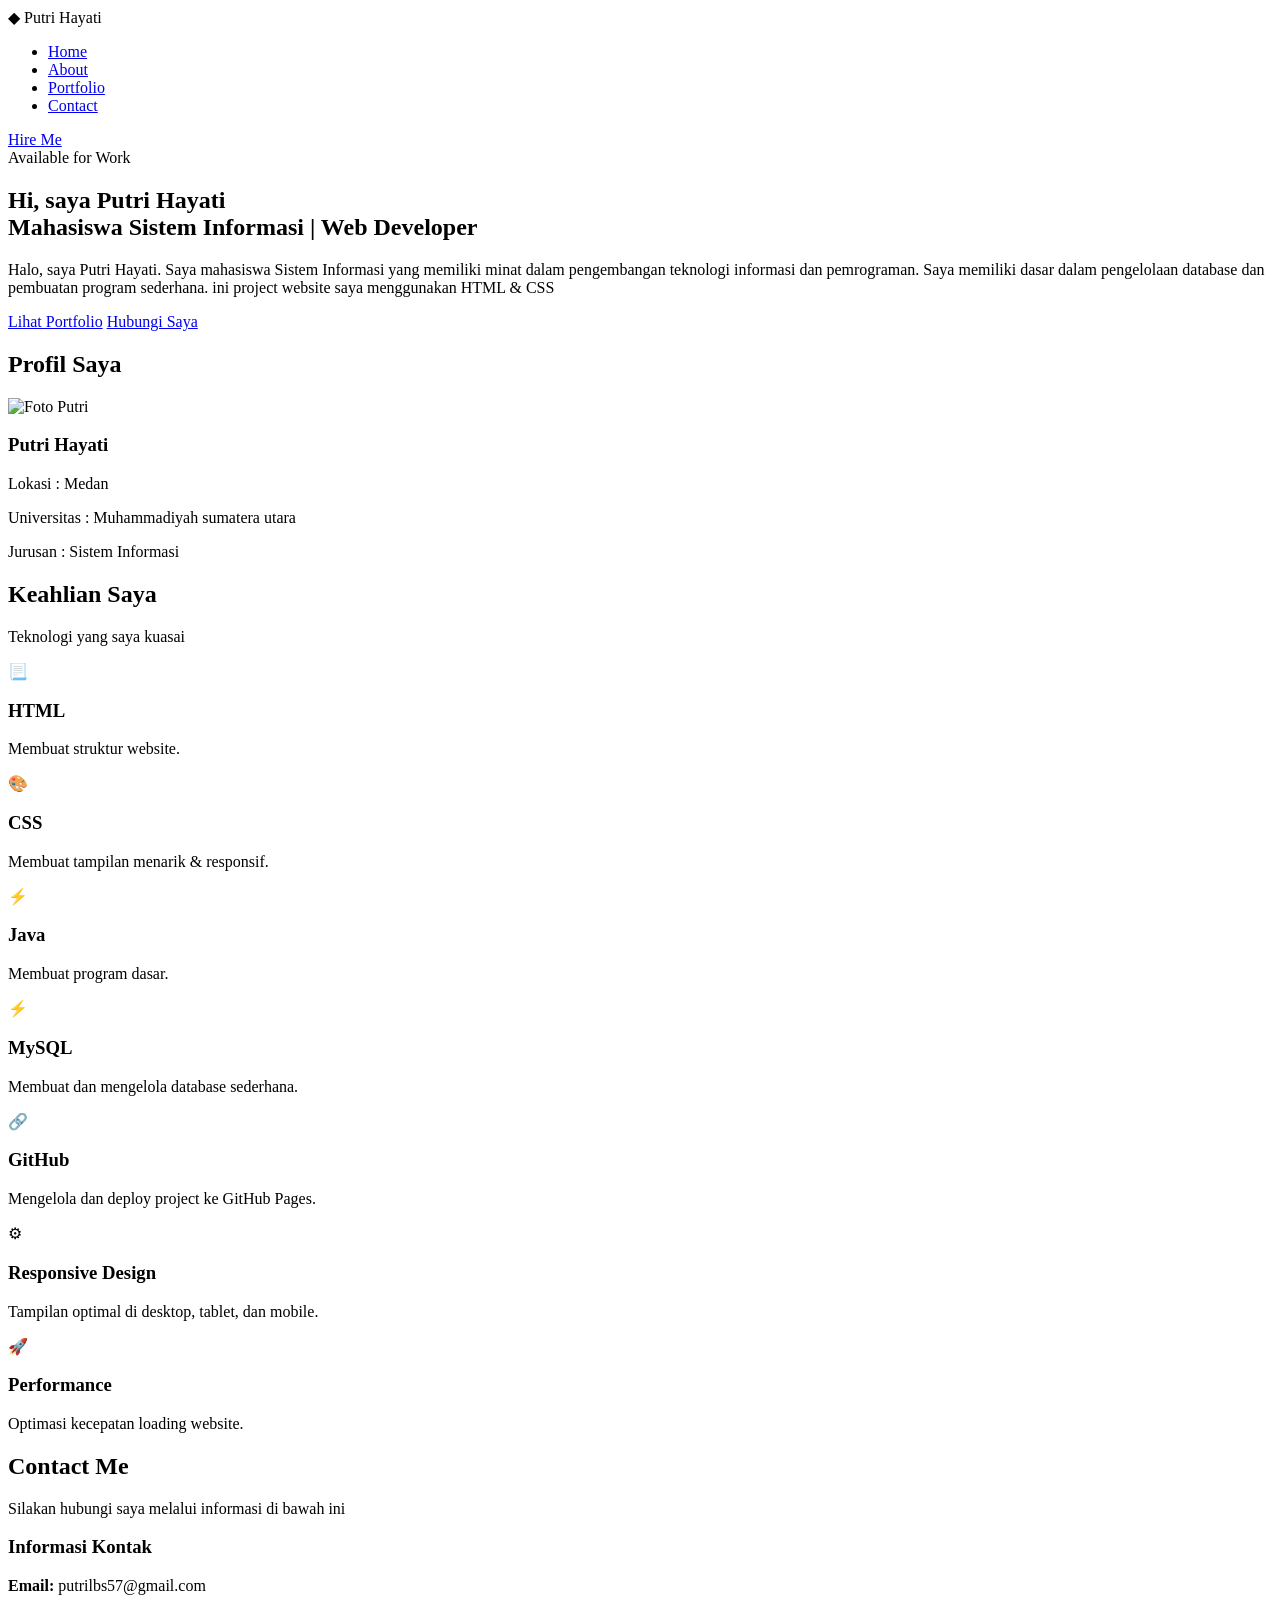
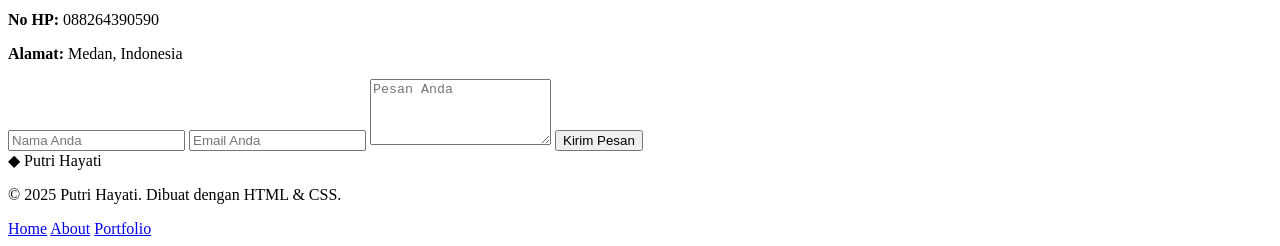
==== commit 99c6b38f: "Create index.html" ====
--- a/index.html
+++ b/index.html
@@ -1,278 +1,168 @@
-<!DOCTYPE html>
-<html lang="id">
-
-<head>
-<meta charset="UTF-8">
-<meta name="viewport" content="width=device-width, initial-scale=1.0">
-<title>Universitas Muhammadiyah Sumatera Utara</title>
-<link rel="stylesheet" href="style.css">
-</head>
-
-<body>
-
-<header id="navbar">
-
-<div class="navbar-container">
-
-<div class="navbar-logo">
-<div class="logo-bulat">USU</div>
-<div class="logo-teks">
-<span class="logo-nama">Universitas Muhammadiyah Sumatera Utara</span>
-<span class="logo-sub">Berpikir, Berkata, Berbuat</span>
-</div>
-</div>
-
-<nav class="navbar-menu">
-<a href="#hero" class="menu-link">Beranda</a>
-<a href="#program" class="menu-link">Akademik</a>
-<a href="#berita" class="menu-link">Berita</a>
-<a href="#sambutan" class="menu-link">Tentang</a>
-<a href="#footer" class="menu-link">Kontak</a>
-</nav>
-
-<button id="dark-toggle" class="tombol-dark">
-🌙 Dark Mode
-</button>
-
-</div>
-
-</header>
-
-<section id="hero">
-
-<div class="hero-overlay">
-<div class="hero-konten">
-
-<p class="hero-label">Selamat Datang di</p>
-
-<h1 class="hero-judul">
-Universitas Muhammadiyah Sumatera Utara
-</h1>
-
-<p class="hero-sub">
-Kampus terdepan di Sumatera yang mencetak
-sumber daya manusia berkualitas, berdaya saing,
-dan berwawasan global sejak 1952.
-</p>
-
-<div class="hero-tombol-grup">
-<a href="#program" class="tombol-utama">
-Jelajahi Program Studi
-</a>
-
-<a href="#sambutan" class="tombol-outline">
-Tentang USU
-</a>
-</div>
-
-</div>
-</div>
-
-</section>
-
-<section id="statistik">
-
-<div class="statistik-container">
-
-<div class="stat-item">
-<span class="stat-angka" data-target="220">0</span>
-<span class="stat-satuan">+</span>
-<p class="stat-label">Program Studi</p>
-</div>
-
-<div class="stat-item">
-<span class="stat-angka" data-target="45000">0</span>
-<span class="stat-satuan">+</span>
-<p class="stat-label">Mahasiswa Aktif</p>
-</div>
-
-<div class="stat-item">
-<span class="stat-angka" data-target="2400">0</span>
-<span class="stat-satuan">+</span>
-<p class="stat-label">Dosen & Staf</p>
-</div>
-
-<div class="stat-item">
-<span class="stat-angka" data-target="72">0</span>
-<span class="stat-satuan">Thn</span>
-<p class="stat-label">Berdiri Sejak 1952</p>
-</div>
-
-</div>
-
-</section>
-
-<section id="program">
-
-<div class="section-wrapper">
-
-<div class="section-header">
-<h2 class="section-judul">Program Pendidikan</h2>
-<p class="section-sub">
-USU menawarkan berbagai jenjang pendidikan berkualitas tinggi untuk masa depanmu.
-</p>
-</div>
-
-<div class="program-grid">
-
-<div class="program-kartu">
-<div class="kartu-ikon">🎓</div>
-<h3 class="kartu-judul">Sarjana (S1)</h3>
-<p class="kartu-deskripsi">
-15 Fakultas dengan 100+ program studi
-terakreditasi nasional dan internasional.
-</p>
-<a href="#" class="kartu-link">Lihat Program →</a>
-</div>
-
-<div class="program-kartu unggulan">
-<div class="kartu-ikon">🎓</div>
-<h3 class="kartu-judul">Pascasarjana (S2/S3)</h3>
-<p class="kartu-deskripsi">
-Program magister dan doktoral dengan
-riset dan jurnal internasional.
-</p>
-<a href="#" class="kartu-link">Lihat Program →</a>
-</div>
-
-<div class="program-kartu">
-<div class="kartu-ikon">🎓</div>
-<h3 class="kartu-judul">Profesi & Vokasi</h3>
-<p class="kartu-deskripsi">
-Program profesi dokter, apoteker,
-dan D3 berbasis kompetensi industri.
-</p>
-<a href="#" class="kartu-link">Lihat Program →</a>
-</div>
-
-</div>
-</div>
-
-</section>
-
-<section id="berita">
-
-<div class="section-wrapper">
-
-<div class="section-header">
-<h2 class="section-judul">Berita Terkini</h2>
-<p class="section-sub">Informasi terbaru dari kampus USU.</p>
-</div>
-
-<div class="berita-grid">
-
-<article class="berita-kartu">
-<div class="berita-gambar">📰</div>
-<div class="berita-isi">
-<span class="berita-tanggal">12 Januari 2025</span>
-<h3 class="berita-judul">
-USU Raih Peringkat 5 Universitas Terbaik Indonesia Versi QS Ranking
-</h3>
-<a href="#" class="berita-link">Baca Selengkapnya →</a>
-</div>
-</article>
-
-<article class="berita-kartu">
-<div class="berita-gambar">📰</div>
-<div class="berita-isi">
-<span class="berita-tanggal">8 Januari 2025</span>
-<h3 class="berita-judul">
-Wisuda Periode I 2025: 2.800 Mahasiswa Resmi Dinyatakan Lulus
-</h3>
-<a href="#" class="berita-link">Baca Selengkapnya →</a>
-</div>
-</article>
-
-<article class="berita-kartu">
-<div class="berita-gambar">📰</div>
-<div class="berita-isi">
-<span class="berita-tanggal">3 Januari 2025</span>
-<h3 class="berita-judul">
-USU Tanda Tangani MOU dengan 10 Universitas Luar Negeri
-</h3>
-<a href="#" class="berita-link">Baca Selengkapnya →</a>
-</div>
-</article>
-
-</div>
-</div>
-
-</section>
-
-<section id="sambutan">
-
-<div class="section-wrapper">
-<div class="sambutan-container">
-
-<div class="sambutan-gambar">
-<div class="foto-rektor">👨‍🎓</div>
-</div>
-
-<div class="sambutan-teks">
-<p class="sambutan-label">Sambutan Rektor</p>
-<h2 class="sambutan-nama">
-Prof. Dr. Muryanto Amin, S.Sos., M.Si.
-</h2>
-
-<p class="sambutan-isi">
-Universitas Muhammadiyah Sumatera Utara terus berkomitmen
-menghasilkan lulusan yang unggul secara akademik.
-</p>
-
-<p class="sambutan-isi">
-Dengan semangat inovasi dan kolaborasi, USU akan terus berkembang
-menjadi universitas kelas dunia.
-</p>
-
-</div>
-
-</div>
-</div>
-
-</section>
-
-<footer id="footer">
-
-<div class="footer-container">
-
-<div class="footer-kolom">
-<div class="footer-logo">USU</div>
-<p class="footer-tagline">Berpikir, Berkata, Berbuat</p>
-<p class="footer-alamat">
-Medan, Sumatera Utara
-</p>
-</div>
-
-<div class="footer-kolom">
-<h4 class="footer-judul-kolom">Tautan Cepat</h4>
-<a href="#hero" class="footer-link">Beranda</a>
-<a href="#program" class="footer-link">Program Studi</a>
-<a href="#berita" class="footer-link">Berita</a>
-<a href="#sambutan" class="footer-link">Tentang USU</a>
-</div>
-
-<div class="footer-kolom">
-<h4 class="footer-judul-kolom">Kontak</h4>
-<p class="footer-link">(061) 8211633</p>
-<p class="footer-link">humas@usu.ac.id</p>
-</div>
-
-<div class="footer-kolom">
-<h4 class="footer-judul-kolom">Sosial Media</h4>
-<a href="#" class="footer-link">Facebook</a>
-<a href="#" class="footer-link">Instagram</a>
-<a href="#" class="footer-link">YouTube</a>
-</div>
-
-</div>
-
-<div class="footer-bawah">
-<p>© 2025 Universitas Muhammadiyah Sumatera Utara</p>
-</div>
-
-</footer>
-
-<script src="script.js"></script>
-
-</body>
-</html>+<!DOCTYPE html>
+<html lang="id">
+<head>
+  <meta charset="UTF-8">
+  <meta name="viewport" content="width=device-width, initial-scale=1.0">
+  <title>Portfolio - Putri Hayati</title>
+  <link rel="stylesheet" href="style.css">
+</head>
+<body>
+
+  <!-- NAVBAR -->
+  <nav class="navbar">
+    <div class="navbar__logo">
+      <span class="logo-icon">&#9670;</span>
+      <span class="logo-text">Putri Hayati</span>
+    </div>
+
+    <ul class="navbar__links">
+      <li><a href="#home">Home</a></li>
+      <li><a href="#about">About</a></li>
+      <li><a href="#portfolio">Portfolio</a></li>
+      <li><a href="#contact">Contact</a></li>
+    </ul>
+
+    <div class="navbar__cta">
+      <a href="#" class="btn-primary">Hire Me</a>
+    </div>
+  </nav>
+
+  <!-- HERO SECTION -->
+  <section class="hero" id="home">
+    <div class="hero__content">
+      <span class="hero__badge">Available for Work</span>
+      <h1 class="hero__title">
+        Hi, saya <span class="highlight">Putri Hayati</span><br>
+        Mahasiswa Sistem Informasi | Web Developer 
+      </h1>
+      <p class="hero__desc">
+         Halo, saya Putri Hayati. Saya mahasiswa Sistem Informasi yang memiliki minat
+        dalam pengembangan teknologi informasi dan pemrograman. Saya memiliki dasar dalam
+        pengelolaan database dan pembuatan program sederhana. ini project website
+        saya menggunakan HTML & CSS
+      </p>
+      <div class="hero__actions">
+        <a href="#portfolio" class="btn-primary">Lihat Portfolio</a>
+        <a href="#contact" class="btn-outline">Hubungi Saya</a>
+      </div>
+    </div>
+  </section>
+
+  <section id="portfolio">
+  <h2>Profil Saya</h2>
+
+  <img src="img.jpeg" alt="Foto Putri">
+
+  <h3>Putri Hayati</h3>
+
+  <div class="biodata">
+    <p><span>Lokasi</span> : Medan</p>
+    <p><span>Universitas</span> : Muhammadiyah sumatera utara</p>
+    <p><span>Jurusan</span> : Sistem Informasi</p>
+  </div>
+
+</section>
+
+  <!-- SKILLS -->
+  <section class="skills" id="portfolio">
+    <div class="container">
+      <h2 class="section-title">Keahlian Saya</h2>
+      <p class="section-subtitle">Teknologi yang saya kuasai</p>
+
+      <div class="skills__grid">
+
+        <div class="skill-card">
+          <div class="skill-card__icon">&#128195;</div>
+          <h3>HTML</h3>
+          <p>Membuat struktur website.</p>
+        </div>
+
+        <div class="skill-card">
+          <div class="skill-card__icon">&#127912;</div>
+          <h3>CSS</h3>
+          <p>Membuat tampilan menarik & responsif.</p>
+        </div>
+
+        <div class="skill-card">
+          <div class="skill-card__icon">&#9889;</div>
+          <h3>Java</h3>
+          <p>Membuat program dasar.</p>
+        </div>
+
+        <div class="skill-card">
+          <div class="skill-card__icon">&#9889;</div>
+          <h3>MySQL</h3>
+          <p>Membuat dan mengelola database sederhana.</p>
+        </div>
+
+        <div class="skill-card">
+          <div class="skill-card__icon">&#128279;</div>
+          <h3>GitHub</h3>
+          <p>Mengelola dan deploy project ke GitHub Pages.</p>
+        </div>
+
+        <div class="skill-card">
+          <div class="skill-card__icon">&#9881;</div>
+          <h3>Responsive Design</h3>
+          <p>Tampilan optimal di desktop, tablet, dan mobile.</p>
+        </div>
+
+        <div class="skill-card">
+          <div class="skill-card__icon">&#128640;</div>
+          <h3>Performance</h3>
+          <p>Optimasi kecepatan loading website.</p>
+        </div>
+
+      </div>
+    </div>
+  </section>
+
+  </section>
+<section class="contact" id="contact">
+  <div class="container">
+    <h2 class="section-title">Contact Me</h2>
+    <p class="section-subtitle">Silakan hubungi saya melalui informasi di bawah ini</p>
+
+    <div class="contact__wrapper">
+
+      <div class="contact__info">
+        <h3>Informasi Kontak</h3>
+        <p><strong>Email:</strong> putrilbs57@gmail.com</p>
+        <p><strong>No HP:</strong> 088264390590</p>
+        <p><strong>Alamat:</strong> Medan, Indonesia</p>
+      </div>
+
+      <div class="contact__form">
+        <form>
+          <input type="text" placeholder="Nama Anda" required>
+          <input type="email" placeholder="Email Anda" required>
+          <textarea rows="4" placeholder="Pesan Anda" required></textarea>
+          <button type="submit" class="btn-primary">Kirim Pesan</button>
+        </form>
+      </div>
+
+    </div>
+  </div>
+</section>
+
+
+  <!-- FOOTER -->
+  <footer class="footer">
+    <div class="container">
+      <div class="footer__inner">
+        <span class="footer__brand">&#9670; Putri Hayati</span>
+        <p class="footer__copy">
+          &copy; 2025 Putri Hayati. Dibuat dengan HTML & CSS.
+        </p>
+        <div class="footer__links">
+          <a href="#home">Home</a>
+          <a href="#about">About</a>
+          <a href="#portfolio">Portfolio</a>
+        </div>
+      </div>
+    </div>
+  </footer>
+
+   
+</body>
+</html>
